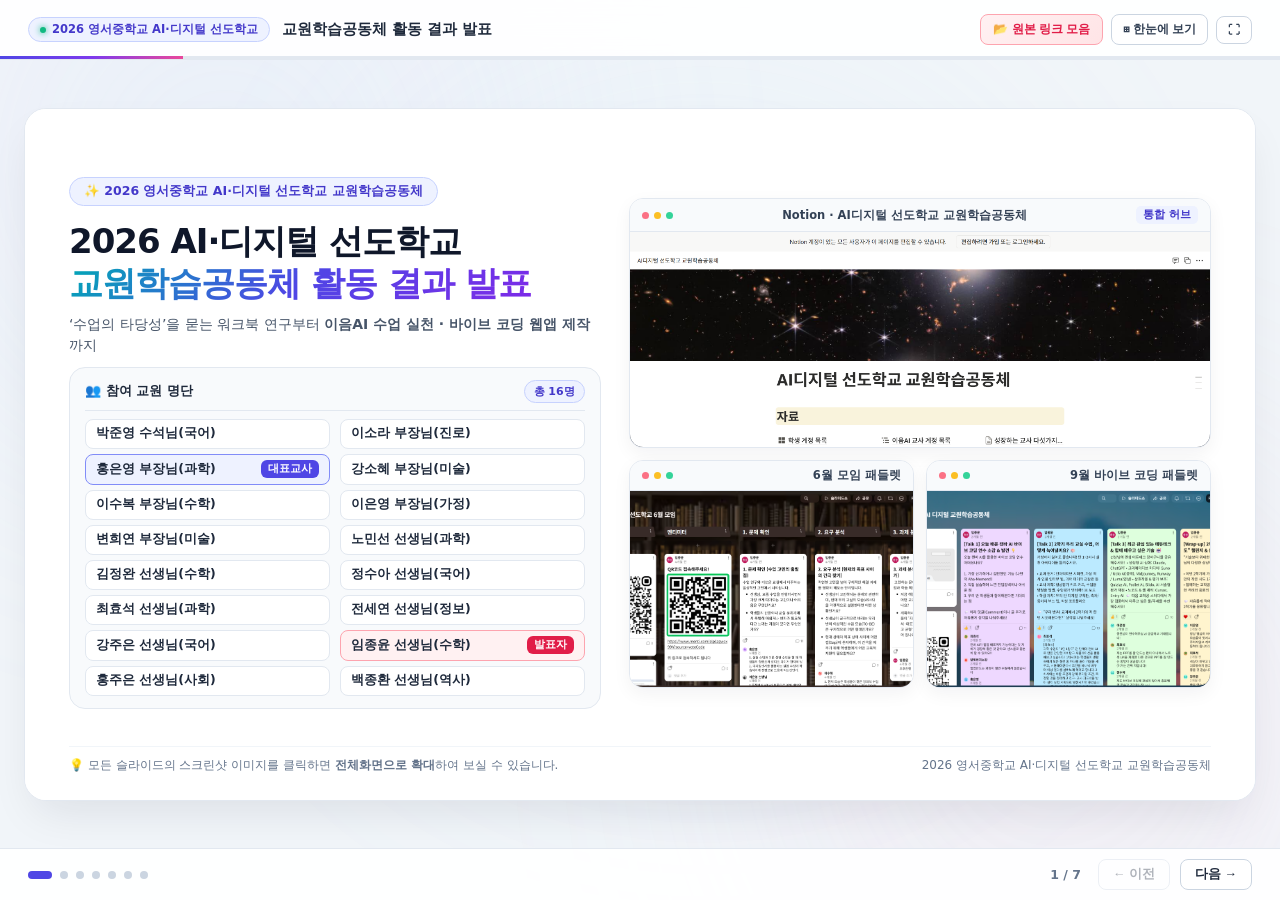
==== ai_교학공_활동결과_발표.html @ c578ab53 "feat: add 2026 AI Digital Teacher Learning Community presentation slides and assets" ====
<!DOCTYPE html>
<html lang="ko">
<head>
  <meta charset="UTF-8">
  <meta name="viewport" content="width=device-width, initial-scale=1.0">
  <title>2026 영서중학교 AI·디지털 선도학교 교원학습공동체 활동 결과 발표</title>
  <!-- Pretendard Font -->
  <link rel="stylesheet" as="style" crossorigin href="https://cdn.jsdelivr.net/gh/orioncactus/pretendard@v1.3.9/dist/web/static/pretendard.min.css" />
  <style>
    :root {
      --primary: #4F46E5;
      --primary-light: #6366F1;
      --primary-dark: #3730A3;
      --secondary: #0284C7;
      --accent: #E11D48;
      --accent-gradient: linear-gradient(135deg, #4F46E5 0%, #7C3AED 50%, #EC4899 100%);
      --canva-gradient: linear-gradient(135deg, #00A8B5 0%, #4F46E5 50%, #7D2AE8 100%);
      --bg-main: #F1F5F9;
      --bg-card: #FFFFFF;
      --text-main: #0F172A;
      --text-body: #334155;
      --text-muted: #64748B;
      --slide-ratio: 16 / 9;
    }

    * {
      box-sizing: border-box;
      margin: 0;
      padding: 0;
      -webkit-font-smoothing: antialiased;
    }

    body {
      font-family: "Pretendard Variable", Pretendard, -apple-system, BlinkMacSystemFont, system-ui, sans-serif;
      background-color: var(--bg-main);
      color: var(--text-main);
      overflow: hidden;
      height: 100vh;
      width: 100vw;
      display: flex;
      flex-direction: column;
      user-select: none;
    }

    /* Ambient background glowing orbs */
    .bg-glow {
      position: fixed;
      width: 650px;
      height: 650px;
      border-radius: 50%;
      filter: blur(140px);
      opacity: 0.35;
      pointer-events: none;
      z-index: 0;
    }
    .glow-1 { top: -160px; left: -100px; background: radial-gradient(circle, #C7D2FE, transparent 70%); }
    .glow-2 { bottom: -160px; right: -100px; background: radial-gradient(circle, #FBCFE8, transparent 70%); }
    .glow-3 { top: 45%; left: 55%; transform: translate(-50%, -50%); background: radial-gradient(circle, #BAE6FD, transparent 75%); opacity: 0.3; }

    /* Header Bar */
    header.deck-header {
      position: relative;
      z-index: 20;
      display: flex;
      align-items: center;
      justify-content: space-between;
      padding: 10px 28px;
      background: rgba(255, 255, 255, 0.92);
      backdrop-filter: blur(16px);
      border-bottom: 1px solid #E2E8F0;
      height: 60px;
    }

    .brand-area {
      display: flex;
      align-items: center;
      gap: 12px;
    }

    .badge-tag {
      background: #EEF2FF;
      border: 1px solid #C7D2FE;
      color: #4338CA;
      font-size: 11.5px;
      font-weight: 800;
      padding: 4px 11px;
      border-radius: 20px;
      display: flex;
      align-items: center;
      gap: 6px;
    }

    .pulse-dot {
      width: 6px;
      height: 6px;
      border-radius: 50%;
      background: #10B981;
      box-shadow: 0 0 6px #10B981;
    }

    .meeting-title {
      font-size: 14.5px;
      font-weight: 800;
      color: #1E293B;
    }

    /* Timer */
    .timer-widget {
      display: flex;
      align-items: center;
      gap: 10px;
      background: #F8FAFC;
      border: 1px solid #E2E8F0;
      padding: 4px 14px;
      border-radius: 40px;
    }

    .timer-display {
      font-family: monospace;
      font-size: 17px;
      font-weight: 800;
      color: #0F172A;
      min-width: 58px;
      text-align: center;
    }
    .timer-display.running { color: #2563EB; }
    .timer-display.ended { color: #E11D48; }

    .timer-controls { display: flex; gap: 4px; }

    .timer-btn {
      background: #FFFFFF;
      border: 1px solid #CBD5E1;
      color: #334155;
      cursor: pointer;
      padding: 4px 8px;
      border-radius: 6px;
      font-size: 11px;
      font-weight: 700;
    }

    .timer-presets {
      display: flex;
      gap: 4px;
      border-left: 1px solid #CBD5E1;
      padding-left: 8px;
    }

    .preset-chip {
      background: transparent;
      border: 1px solid #CBD5E1;
      color: #64748B;
      font-size: 10.5px;
      font-weight: 700;
      padding: 3px 8px;
      border-radius: 4px;
      cursor: pointer;
    }
    .preset-chip.active, .preset-chip:hover {
      background: #4F46E5;
      border-color: #4F46E5;
      color: #FFFFFF;
    }

    /* Header Tools */
    .header-tools {
      display: flex;
      align-items: center;
      gap: 8px;
    }

    .archive-nav-btn {
      background: linear-gradient(135deg, #FFF1F2 0%, #FFE4E6 100%);
      border: 1px solid #FDA4AF;
      color: #E11D48;
      padding: 6px 12px;
      border-radius: 8px;
      font-size: 12px;
      font-weight: 800;
      cursor: pointer;
      display: flex;
      align-items: center;
      gap: 5px;
    }

    .tool-btn {
      background: #FFFFFF;
      border: 1px solid #CBD5E1;
      color: #334155;
      padding: 6px 11px;
      border-radius: 8px;
      font-size: 12px;
      font-weight: 700;
      cursor: pointer;
      display: flex;
      align-items: center;
      gap: 5px;
    }
    .tool-btn.active {
      background: var(--primary);
      border-color: var(--primary);
      color: #FFFFFF;
    }

    .progress-track {
      position: absolute;
      bottom: 0;
      left: 0;
      width: 100%;
      height: 3px;
      background: #E2E8F0;
    }
    .progress-bar {
      height: 100%;
      background: var(--accent-gradient);
      width: 0%;
      transition: width 0.35s ease;
    }

    /* Viewport & Slide Wrapper */
    main.presentation-viewport {
      position: relative;
      flex: 1;
      display: flex;
      align-items: center;
      justify-content: center;
      padding: 14px 24px;
      z-index: 10;
      overflow: hidden;
    }

    .slide-wrapper {
      position: relative;
      width: 100%;
      max-width: 1320px;
      aspect-ratio: var(--slide-ratio);
      max-height: calc(100vh - 136px);
      background: var(--bg-card);
      border: 1px solid #E2E8F0;
      border-radius: 22px;
      box-shadow: 0 20px 45px -12px rgba(15, 23, 42, 0.1);
      overflow: hidden;
    }

    .slide {
      position: absolute;
      inset: 0;
      padding: 32px 44px 26px;
      display: flex;
      flex-direction: column;
      justify-content: space-between;
      opacity: 0;
      visibility: hidden;
      transform: translateX(30px) scale(0.99);
      transition: opacity 0.32s ease, transform 0.32s ease, visibility 0.32s;
      pointer-events: none;
      background: #FFFFFF;
    }
    .slide.active {
      opacity: 1;
      visibility: visible;
      transform: translateX(0) scale(1);
      pointer-events: auto;
    }
    .slide.prev {
      transform: translateX(-30px) scale(0.99);
    }

    /* Slide Header */
    .slide-header-row {
      display: flex;
      align-items: flex-start;
      justify-content: space-between;
      gap: 16px;
      margin-bottom: 10px;
    }

    .slide-eyebrow {
      font-size: 12px;
      font-weight: 800;
      color: var(--primary);
      text-transform: uppercase;
      letter-spacing: 1px;
      margin-bottom: 4px;
    }

    .slide-title {
      font-size: 26px;
      font-weight: 900;
      letter-spacing: -0.6px;
      color: #0F172A;
      line-height: 1.25;
    }

    .slide-time-badge {
      background: #F8FAFC;
      border: 1px solid #CBD5E1;
      color: #475569;
      font-size: 11.5px;
      font-weight: 800;
      padding: 5px 12px;
      border-radius: 20px;
      white-space: nowrap;
    }

    .slide-content {
      flex: 1;
      display: flex;
      flex-direction: column;
      justify-content: center;
      min-height: 0;
      margin: 6px 0 10px;
    }

    .slide-footer {
      display: flex;
      align-items: center;
      justify-content: space-between;
      padding-top: 10px;
      border-top: 1px solid #F1F5F9;
      font-size: 12px;
      color: var(--text-muted);
    }

    /* Browser / Screenshot Frame Styling */
    .shot-card {
      background: #FFFFFF;
      border: 1px solid #E2E8F0;
      border-radius: 14px;
      overflow: hidden;
      display: flex;
      flex-direction: column;
      box-shadow: 0 6px 18px rgba(15, 23, 42, 0.05);
      transition: all 0.22s ease;
      cursor: zoom-in;
      position: relative;
      min-height: 0;
    }

    .shot-card:hover {
      transform: translateY(-4px);
      box-shadow: 0 14px 28px rgba(15, 23, 42, 0.11);
      border-color: #94A3B8;
    }

    .shot-bar {
      background: #F8FAFC;
      border-bottom: 1px solid #E2E8F0;
      padding: 7px 12px;
      display: flex;
      align-items: center;
      justify-content: space-between;
      gap: 8px;
      flex-shrink: 0;
    }

    .shot-dots {
      display: flex;
      gap: 5px;
      align-items: center;
    }
    .shot-dots span {
      width: 7px;
      height: 7px;
      border-radius: 50%;
    }
    .shot-dots span:nth-child(1) { background: #FB7185; }
    .shot-dots span:nth-child(2) { background: #FBBF24; }
    .shot-dots span:nth-child(3) { background: #34D399; }

    .shot-bar-title {
      font-size: 11.5px;
      font-weight: 800;
      color: #334155;
      white-space: nowrap;
      overflow: hidden;
      text-overflow: ellipsis;
    }

    .shot-badge {
      font-size: 10.5px;
      font-weight: 800;
      padding: 2px 7px;
      border-radius: 5px;
      background: #EEF2FF;
      color: #4338CA;
      flex-shrink: 0;
    }

    .shot-img-wrap {
      flex: 1;
      position: relative;
      background: #0F172A;
      overflow: hidden;
      min-height: 0;
      display: flex;
      align-items: center;
      justify-content: center;
    }

    .shot-img-wrap img {
      width: 100%;
      height: 100%;
      object-fit: cover;
      object-position: top center;
      display: block;
      transition: transform 0.35s ease;
    }

    .shot-card:hover .shot-img-wrap img {
      transform: scale(1.02);
    }

    .shot-caption {
      padding: 10px 14px;
      background: #FFFFFF;
      border-top: 1px solid #F1F5F9;
      display: flex;
      align-items: center;
      justify-content: space-between;
      gap: 8px;
      flex-shrink: 0;
    }

    .shot-caption-text {
      font-size: 12.5px;
      font-weight: 700;
      color: #1E293B;
      line-height: 1.35;
    }

    .shot-caption-sub {
      font-size: 11.5px;
      color: #64748B;
      font-weight: 500;
      display: block;
      margin-top: 2px;
    }

    .zoom-pill {
      font-size: 11px;
      font-weight: 800;
      color: #4F46E5;
      background: #EEF2FF;
      padding: 4px 8px;
      border-radius: 6px;
      white-space: nowrap;
      flex-shrink: 0;
    }

    /* Floating Inset Badge Image */
    .inset-thumb {
      position: absolute;
      bottom: 10px;
      right: 10px;
      width: 42%;
      height: 58%;
      border-radius: 10px;
      border: 3px solid #FFFFFF;
      box-shadow: 0 8px 20px rgba(0, 0, 0, 0.35);
      overflow: hidden;
      background: #FFFFFF;
      z-index: 5;
    }
    .inset-thumb img {
      width: 100%;
      height: 100%;
      object-fit: contain !important;
      background: #FFFFFF;
    }
    .inset-label {
      position: absolute;
      bottom: 0;
      inset-inline: 0;
      background: rgba(15, 23, 42, 0.82);
      color: #FFFFFF;
      font-size: 10px;
      font-weight: 800;
      text-align: center;
      padding: 2px 4px;
    }

    /* SLIDE 1: Cover Split Layout */
    .cover-split {
      display: grid;
      grid-template-columns: 1.05fr 1.15fr;
      gap: 28px;
      height: 100%;
      align-items: center;
    }

    .cover-left {
      display: flex;
      flex-direction: column;
      align-items: flex-start;
      justify-content: center;
    }

    .cover-pill {
      background: #EEF2FF;
      border: 1px solid #C7D2FE;
      padding: 5px 14px;
      border-radius: 30px;
      font-size: 12.5px;
      font-weight: 800;
      color: #4338CA;
      margin-bottom: 14px;
    }

    .cover-title {
      font-size: 36px;
      font-weight: 900;
      letter-spacing: -1px;
      line-height: 1.24;
      margin-bottom: 12px;
      color: #0F172A;
    }

    .gradient-text {
      background: var(--canva-gradient);
      -webkit-background-clip: text;
      -webkit-text-fill-color: transparent;
    }

    .cover-desc {
      font-size: 14px;
      color: #475569;
      line-height: 1.45;
      margin-bottom: 12px;
    }

    /* Teacher Roster Box on Slide 1 */
    .roster-box {
      width: 100%;
      background: #F8FAFC;
      border: 1px solid #E2E8F0;
      border-radius: 16px;
      padding: 12px 15px;
      margin-bottom: 0;
    }

    .roster-header {
      display: flex;
      align-items: center;
      justify-content: space-between;
      margin-bottom: 8px;
      padding-bottom: 7px;
      border-bottom: 1px solid #E2E8F0;
    }

    .roster-title {
      font-size: 13px;
      font-weight: 800;
      color: #1E293B;
      display: flex;
      align-items: center;
      gap: 6px;
    }

    .roster-count {
      font-size: 11px;
      font-weight: 800;
      color: #4338CA;
      background: #EEF2FF;
      padding: 3px 9px;
      border-radius: 20px;
      border: 1px solid #C7D2FE;
    }

    .roster-grid {
      display: grid;
      grid-template-columns: repeat(2, 1fr);
      gap: 5px 10px;
    }

    .member-chip {
      background: #FFFFFF;
      border: 1px solid #E2E8F0;
      border-radius: 8px;
      padding: 5.5px 10px;
      font-size: 12.5px;
      font-weight: 700;
      color: #1E293B;
      display: flex;
      align-items: center;
      justify-content: space-between;
      gap: 6px;
      white-space: nowrap;
    }

    .member-chip.highlight-rep {
      background: #EEF2FF;
      border-color: #818CF8;
    }

    .member-chip.highlight-pres {
      background: #FFF1F2;
      border-color: #FDA4AF;
    }

    .role-badge {
      font-size: 10.5px;
      font-weight: 800;
      padding: 2px 7px;
      border-radius: 6px;
      flex-shrink: 0;
    }

    .role-badge.rep {
      background: #4F46E5;
      color: #FFFFFF;
    }

    .role-badge.pres {
      background: #E11D48;
      color: #FFFFFF;
    }

    .vertical-stack-col {
      display: flex;
      flex-direction: column;
      gap: 12px;
      height: 100%;
      min-height: 0;
    }

    .vertical-stack-col > .shot-card {
      flex: 1;
      min-height: 0;
    }

    .cover-right-collage {
      display: grid;
      grid-template-columns: 1fr 1fr;
      grid-template-rows: 1.1fr 1fr;
      gap: 12px;
      height: 100%;
      max-height: 490px;
    }

    .cover-right-collage .shot-card:first-child {
      grid-column: 1 / -1;
    }

    /* SLIDE 2 & SLIDE 4: 3-Column Visual Grid */
    .visual-3col {
      display: grid;
      grid-template-columns: repeat(3, 1fr);
      grid-template-rows: minmax(0, 1fr);
      gap: 16px;
      flex: 1;
      min-height: 0;
    }

    /* SLIDE 3: 6월 모임 5단계 분석 */
    .slide3-layout {
      display: grid;
      grid-template-columns: 1.25fr 0.95fr;
      grid-template-rows: minmax(0, 1fr);
      gap: 18px;
      flex: 1;
      min-height: 0;
    }

    .step-pills-col {
      display: flex;
      flex-direction: column;
      gap: 10px;
      height: 100%;
      min-height: 0;
    }

    .mini-step-row {
      display: grid;
      grid-template-columns: repeat(5, 1fr);
      gap: 8px;
      flex-shrink: 0;
    }

    .mini-step {
      background: #F8FAFC;
      border: 1px solid #E2E8F0;
      border-top: 3px solid #4F46E5;
      border-radius: 10px;
      padding: 8px 9px;
      text-align: center;
    }
    .mini-step strong {
      display: block;
      font-size: 12px;
      font-weight: 800;
      color: #0F172A;
    }
    .mini-step span {
      font-size: 10.5px;
      color: #64748B;
      font-weight: 600;
    }

    /* SLIDE 5: 4-Column / 2x2 Visual Tools Grid */
    .visual-2x2 {
      display: grid;
      grid-template-columns: 1.25fr 1fr 1fr;
      grid-template-rows: repeat(2, minmax(0, 1fr));
      gap: 14px;
      flex: 1;
      min-height: 0;
    }

    .visual-2x2 .span-2rows {
      grid-row: 1 / -1;
    }

    /* SLIDE 6: 9월 바이브 코딩 */
    .slide6-layout {
      display: grid;
      grid-template-columns: 1.2fr 1fr;
      grid-template-rows: minmax(0, 1fr);
      gap: 18px;
      flex: 1;
      min-height: 0;
    }

    .quote-bubbles {
      display: flex;
      flex-direction: column;
      gap: 7px;
      flex-shrink: 0;
    }

    .speech-card {
      background: #F8FAFC;
      border: 1px solid #E2E8F0;
      border-left: 4px solid #4F46E5;
      border-radius: 10px;
      padding: 8px 12px;
      font-size: 11.5px;
      color: #1E293B;
      line-height: 1.42;
    }
    .speech-card strong {
      color: #4F46E5;
      font-weight: 800;
    }

    /* SLIDE 7: Conclusion */
    .slide7-layout {
      display: flex;
      flex-direction: column;
      gap: 14px;
      flex: 1;
      min-height: 0;
    }

    .shift-3col {
      display: grid;
      grid-template-columns: repeat(3, 1fr);
      gap: 14px;
    }

    .shift-card {
      background: #F8FAFC;
      border: 1px solid #E2E8F0;
      border-radius: 14px;
      padding: 16px 18px;
      display: flex;
      flex-direction: column;
      gap: 8px;
    }

    .shift-flow {
      display: flex;
      align-items: center;
      gap: 8px;
      font-size: 13px;
      font-weight: 800;
    }
    .shift-from {
      color: #64748B;
      text-decoration: line-through;
      font-weight: 600;
    }
    .shift-to {
      color: #4F46E5;
      background: #EEF2FF;
      padding: 3px 9px;
      border-radius: 6px;
    }

    .gallery-strip {
      flex: 1;
      display: grid;
      grid-template-columns: 1.15fr 1.85fr;
      gap: 16px;
      min-height: 0;
    }

    .inspire-banner {
      background: linear-gradient(135deg, #EEF2FF 0%, #FFE4E6 100%);
      border: 1px solid #C7D2FE;
      border-radius: 16px;
      padding: 20px 24px;
      display: flex;
      flex-direction: column;
      justify-content: center;
    }

    .thumb-strip-grid {
      display: grid;
      grid-template-columns: repeat(4, 1fr);
      grid-template-rows: repeat(2, 1fr);
      gap: 8px;
      min-height: 0;
    }

    .mini-shot {
      border-radius: 10px;
      overflow: hidden;
      border: 1px solid #CBD5E1;
      position: relative;
      cursor: zoom-in;
      background: #0F172A;
    }
    .mini-shot img {
      width: 100%;
      height: 100%;
      object-fit: cover;
      object-position: top center;
    }
    .mini-shot span {
      position: absolute;
      bottom: 0;
      inset-inline: 0;
      background: rgba(15, 23, 42, 0.8);
      color: #FFFFFF;
      font-size: 10px;
      font-weight: 700;
      padding: 3px 6px;
      text-align: center;
      white-space: nowrap;
      overflow: hidden;
      text-overflow: ellipsis;
    }

    /* Bottom Control Bar */
    footer.deck-footer {
      position: relative;
      z-index: 20;
      display: flex;
      align-items: center;
      justify-content: space-between;
      padding: 8px 28px;
      background: rgba(255, 255, 255, 0.92);
      border-top: 1px solid #E2E8F0;
      height: 52px;
    }

    .slide-dots { display: flex; align-items: center; gap: 8px; }
    .dot {
      width: 8px;
      height: 8px;
      border-radius: 4px;
      background: #CBD5E1;
      cursor: pointer;
      transition: all 0.25s ease;
    }
    .dot.active {
      width: 24px;
      background: var(--primary);
    }

    .nav-buttons { display: flex; align-items: center; gap: 10px; }
    .nav-btn {
      background: #FFFFFF;
      border: 1px solid #CBD5E1;
      color: #1E293B;
      padding: 6px 14px;
      border-radius: 8px;
      font-size: 12.5px;
      font-weight: 700;
      cursor: pointer;
      display: flex;
      align-items: center;
      gap: 5px;
    }
    .nav-btn:disabled { opacity: 0.35; cursor: not-allowed; }
    .slide-counter { font-size: 12.5px; font-weight: 800; color: #64748B; min-width: 45px; text-align: center; }

    /* Lightbox Modal for Screenshot Zoom */
    .lightbox-modal {
      position: fixed;
      inset: 0;
      background: rgba(15, 23, 42, 0.85);
      backdrop-filter: blur(12px);
      z-index: 500;
      display: flex;
      flex-direction: column;
      align-items: center;
      justify-content: center;
      padding: 28px;
      opacity: 0;
      pointer-events: none;
      transition: opacity 0.22s ease;
    }
    .lightbox-modal.open {
      opacity: 1;
      pointer-events: auto;
    }
    .lightbox-img-box {
      max-width: 90vw;
      max-height: 78vh;
      border-radius: 14px;
      overflow: hidden;
      box-shadow: 0 25px 60px rgba(0, 0, 0, 0.5);
      border: 2px solid rgba(255, 255, 255, 0.2);
      background: #FFFFFF;
    }
    .lightbox-img-box img {
      max-width: 90vw;
      max-height: 78vh;
      object-fit: contain;
      display: block;
    }
    .lightbox-bar {
      margin-top: 14px;
      display: flex;
      align-items: center;
      gap: 14px;
      background: #FFFFFF;
      padding: 10px 20px;
      border-radius: 30px;
      box-shadow: 0 10px 25px rgba(0, 0, 0, 0.25);
    }
    .lightbox-title {
      font-size: 14px;
      font-weight: 800;
      color: #0F172A;
    }
    .lightbox-link {
      background: #4F46E5;
      color: #FFFFFF;
      text-decoration: none;
      font-size: 12.5px;
      font-weight: 800;
      padding: 6px 14px;
      border-radius: 20px;
    }
    .lightbox-close {
      background: #F1F5F9;
      border: none;
      color: #334155;
      font-size: 12.5px;
      font-weight: 800;
      padding: 6px 12px;
      border-radius: 20px;
      cursor: pointer;
    }

    /* Presenter Notes Drawer */
    .notes-drawer {
      position: fixed;
      bottom: 62px;
      right: 28px;
      width: 450px;
      max-height: 460px;
      background: #FFFFFF;
      border: 1px solid #CBD5E1;
      border-radius: 16px;
      box-shadow: 0 20px 40px rgba(15, 23, 42, 0.18);
      z-index: 100;
      display: flex;
      flex-direction: column;
      transform: translateY(20px);
      opacity: 0;
      pointer-events: none;
      transition: all 0.25s ease;
    }
    .notes-drawer.open { transform: translateY(0); opacity: 1; pointer-events: auto; }
    .notes-header {
      display: flex;
      align-items: center;
      justify-content: space-between;
      padding: 12px 16px;
      border-bottom: 1px solid #F1F5F9;
      font-size: 13px;
      font-weight: 800;
      background: #F8FAFC;
      border-radius: 16px 16px 0 0;
    }
    .notes-content {
      padding: 16px;
      font-size: 13.5px;
      color: #334155;
      line-height: 1.68;
      overflow-y: auto;
      max-height: 380px;
    }
    .notes-content h5 { color: #4F46E5; font-size: 12px; margin-bottom: 6px; font-weight: 800; }

    /* Overview Modal */
    .overview-modal {
      position: fixed;
      inset: 0;
      background: rgba(15, 23, 42, 0.65);
      backdrop-filter: blur(14px);
      z-index: 200;
      display: flex;
      flex-direction: column;
      padding: 36px;
      opacity: 0;
      pointer-events: none;
      transition: opacity 0.25s ease;
    }
    .overview-modal.open { opacity: 1; pointer-events: auto; }
    .overview-header { display: flex; justify-content: space-between; align-items: center; margin-bottom: 20px; }
    .overview-title { font-size: 20px; font-weight: 800; color: #FFFFFF; }
    .overview-grid { display: grid; grid-template-columns: repeat(4, 1fr); gap: 16px; overflow-y: auto; }
    .overview-thumb {
      background: #FFFFFF;
      border: 2px solid transparent;
      border-radius: 12px;
      aspect-ratio: 16 / 9;
      padding: 16px;
      cursor: pointer;
      display: flex;
      flex-direction: column;
      justify-content: space-between;
    }
    .overview-thumb.active { border-color: #4F46E5; box-shadow: 0 0 0 4px rgba(99, 102, 241, 0.3); }

    /* Archive Modal */
    .archive-modal {
      position: fixed;
      inset: 0;
      background: rgba(15, 23, 42, 0.65);
      backdrop-filter: blur(14px);
      z-index: 300;
      display: flex;
      align-items: center;
      justify-content: center;
      opacity: 0;
      pointer-events: none;
      transition: opacity 0.25s ease;
    }
    .archive-modal.open { opacity: 1; pointer-events: auto; }
    .archive-dialog {
      background: #FFFFFF;
      border-radius: 20px;
      width: 92%;
      max-width: 680px;
      padding: 26px 30px;
      position: relative;
      max-height: 85vh;
      overflow-y: auto;
    }
    .archive-dialog-close {
      position: absolute;
      top: 16px;
      right: 16px;
      background: #F1F5F9;
      border: none;
      width: 30px;
      height: 30px;
      border-radius: 50%;
      cursor: pointer;
    }
    .archive-link-grid {
      display: grid;
      grid-template-columns: repeat(2, 1fr);
      gap: 10px;
      margin-top: 14px;
    }
    .archive-item {
      display: flex;
      flex-direction: column;
      padding: 11px 14px;
      border-radius: 12px;
      border: 1px solid #E2E8F0;
      background: #F8FAFC;
      text-decoration: none;
    }
    .archive-item:hover { background: #EEF2FF; border-color: #818CF8; }
    .archive-item .a-type { font-size: 10.5px; font-weight: 800; color: #4F46E5; }
    .archive-item .a-name { font-size: 13px; font-weight: 800; color: #0F172A; margin: 2px 0; }
    .archive-item .a-desc { font-size: 11px; color: #64748B; }
  </style>
</head>
<body>

  <div class="bg-glow glow-1"></div>
  <div class="bg-glow glow-2"></div>
  <div class="bg-glow glow-3"></div>

  <!-- Header -->
  <header class="deck-header">
    <div class="brand-area">
      <div class="badge-tag">
        <span class="pulse-dot"></span>
        2026 영서중학교 AI·디지털 선도학교
      </div>
      <div class="meeting-title">
        교원학습공동체 활동 결과 발표
      </div>
    </div>

    <!-- Header Tools -->
    <div class="header-tools">
      <button class="archive-nav-btn" id="archiveModalBtn">
        📂 원본 링크 모음
      </button>
      <button class="tool-btn" id="overviewBtn" title="전체 슬라이드 보기 (O)">
        ⊞ 한눈에 보기
      </button>
      <button class="tool-btn" id="fullscreenBtn" title="전체화면 (F)">
        ⛶
      </button>
    </div>

    <div class="progress-track">
      <div class="progress-bar" id="progressBar"></div>
    </div>
  </header>

  <!-- Main Slide Viewport -->
  <main class="presentation-viewport">
    <div class="slide-wrapper">

      <!-- =====================================================================
           SLIDE 1: COVER
      ====================================================================== -->
      <section class="slide active" data-slide="1">
        <div class="slide-content" style="margin:0;">
          <div class="cover-split">
            <!-- Left Info -->
            <div class="cover-left">
              <div class="cover-pill">✨ 2026 영서중학교 AI·디지털 선도학교 교원학습공동체</div>
              <h1 class="cover-title" style="font-size:34px; margin-bottom:10px;">
                2026 AI·디지털 선도학교<br />
                <span class="gradient-text">교원학습공동체 활동 결과 발표</span>
              </h1>
              <p class="cover-desc">
                ‘수업의 타당성’을 묻는 워크북 연구부터 <strong>이음AI 수업 실천 · 바이브 코딩 웹앱 제작</strong>까지
              </p>

              <!-- 16 Teachers Roster Box -->
              <div class="roster-box">
                <div class="roster-header">
                  <span class="roster-title">👥 참여 교원 명단</span>
                  <span class="roster-count">총 16명</span>
                </div>
                <div class="roster-grid">
                  <div class="member-chip"><span>박준영 수석님(국어)</span></div>
                  <div class="member-chip"><span>이소라 부장님(진로)</span></div>
                  <div class="member-chip highlight-rep">
                    <span>홍은영 부장님(과학)</span>
                    <span class="role-badge rep">대표교사</span>
                  </div>
                  <div class="member-chip"><span>강소혜 부장님(미술)</span></div>
                  <div class="member-chip"><span>이수복 부장님(수학)</span></div>
                  <div class="member-chip"><span>이은영 부장님(가정)</span></div>
                  <div class="member-chip"><span>변희연 부장님(미술)</span></div>
                  <div class="member-chip"><span>노민선 선생님(과학)</span></div>
                  <div class="member-chip"><span>김정완 선생님(수학)</span></div>
                  <div class="member-chip"><span>정수아 선생님(국어)</span></div>
                  <div class="member-chip"><span>최효석 선생님(과학)</span></div>
                  <div class="member-chip"><span>전세연 선생님(정보)</span></div>
                  <div class="member-chip"><span>강주은 선생님(국어)</span></div>
                  <div class="member-chip highlight-pres">
                    <span>임종윤 선생님(수학)</span>
                    <span class="role-badge pres">발표자</span>
                  </div>
                  <div class="member-chip"><span>홍주은 선생님(사회)</span></div>
                  <div class="member-chip"><span>백종환 선생님(역사)</span></div>
                </div>
              </div>
            </div>

            <!-- Right Live Screenshot Collage -->
            <div class="cover-right-collage">
              <div class="shot-card zoom-trigger" data-img="assets/notion_workspace.png" data-title="영서중 AI·디지털 선도학교 교원학습공동체 노션(Notion) 허브" data-url="https://app.notion.com/p/AI-3134913c2bb98017a95dcd0fb5e3b735">
                <div class="shot-bar">
                  <div class="shot-dots"><span></span><span></span><span></span></div>
                  <span class="shot-bar-title">Notion · AI디지털 선도학교 교원학습공동체</span>
                  <span class="shot-badge">통합 허브</span>
                </div>
                <div class="shot-img-wrap">
                  <img src="assets/notion_workspace.png" alt="노션 워크스페이스" />
                </div>
              </div>

              <div class="shot-card zoom-trigger" data-img="assets/padlet_6wol_live.png" data-title="6월 정기 모임 패들렛 (5단계 수업 고민 분석)" data-url="https://padlet.com/sjylim0829/ai-6-4feja002kbn5lpd7">
                <div class="shot-bar">
                  <div class="shot-dots"><span></span><span></span><span></span></div>
                  <span class="shot-bar-title">6월 모임 패들렛</span>
                </div>
                <div class="shot-img-wrap">
                  <img src="assets/padlet_6wol_live.png" alt="6월 모임 패들렛" />
                </div>
              </div>

              <div class="shot-card zoom-trigger" data-img="assets/padlet_9wol_live.png" data-title="9월 7일 모임 패들렛 (캔바 AI 바이브 코딩 나눔)" data-url="https://padlet.com/sjylim0829/260907-ai-s023ck0j0wsjhppwt7at">
                <div class="shot-bar">
                  <div class="shot-dots"><span></span><span></span><span></span></div>
                  <span class="shot-bar-title">9월 바이브 코딩 패들렛</span>
                </div>
                <div class="shot-img-wrap">
                  <img src="assets/padlet_9wol_live.png" alt="9월 모임 패들렛" />
                </div>
              </div>
            </div>
          </div>
        </div>

        <div class="slide-footer">
          <span>💡 모든 슬라이드의 스크린샷 이미지를 클릭하면 <strong>전체화면으로 확대</strong>하여 보실 수 있습니다.</span>
          <span>2026 영서중학교 AI·디지털 선도학교 교원학습공동체</span>
        </div>
      </section>

      <!-- =====================================================================
           SLIDE 2: INFRASTRUCTURE & HUB
      ====================================================================== -->
      <section class="slide" data-slide="2">
        <div class="slide-header-row">
          <div>
            <div class="slide-eyebrow">01 · SETUP & INFRASTRUCTURE (2월~3월 기반 구축)</div>
            <h2 class="slide-title">이음AI 도입 & ‘노션(아카이브) × 패들렛(소통)’ 협업 생태계</h2>
          </div>
        </div>

        <div class="slide-content">
          <div class="visual-3col">
            <!-- Shot 1: Plan PDF -->
            <div class="shot-card zoom-trigger" data-img="assets/plan_p1.png" data-title="2026 AI·디지털 활용 선도학교 운영 계획서 (영서중학교)" data-url="https://app.notion.com/p/AI-3134913c2bb98017a95dcd0fb5e3b735">
              <div class="shot-bar">
                <div class="shot-dots"><span></span><span></span><span></span></div>
                <span class="shot-bar-title">2026 선도학교 운영 계획서</span>
                <span class="shot-badge">다교과 16명</span>
              </div>
              <div class="shot-img-wrap" style="background:#F8FAFC;">
                <img src="assets/plan_p1.png" alt="운영계획서" style="object-fit:contain;" />
              </div>
              <div class="shot-caption">
                <div>
                  <div class="shot-caption-text">1. 다교과 교학공 조직 및 운영 계획 수립</div>
                  <span class="shot-caption-sub">이음AI 멀티엔진 도입 및 맞춤형 에듀테크 지원</span>
                </div>
                <span class="zoom-pill">🔍 확대</span>
              </div>
            </div>

            <!-- Shot 2: Initial Padlet -->
            <div class="shot-card zoom-trigger" data-img="assets/padlet_init_live.png" data-title="2~3월 초기 운영 패들렛 (이런 수업, 어떤 도구? & 이음AI 미팅)" data-url="https://padlet.com/chlgytjr111/ai-wcol3kwzmsseism8">
              <div class="shot-bar">
                <div class="shot-dots"><span></span><span></span><span></span></div>
                <span class="shot-bar-title">영서중 AI 교학공 초기 패들렛</span>
                <span class="shot-badge" style="background:#E0F2FE; color:#0369A1;">동료 Q&A</span>
              </div>
              <div class="shot-img-wrap">
                <img src="assets/padlet_init_live.png" alt="초기 패들렛" />
              </div>
              <div class="shot-caption">
                <div>
                  <div class="shot-caption-text">2. 「이런 수업, 어떤 도구?」 상시 코칭</div>
                  <span class="shot-caption-sub">교사별 숙련도 격차를 줄이는 즉각적 Q&A 보드</span>
                </div>
                <span class="zoom-pill">🔍 확대</span>
              </div>
            </div>

            <!-- Shot 3: Notion Workspace -->
            <div class="shot-card zoom-trigger" data-img="assets/notion_workspace.png" data-title="노션(Notion) 통합 아카이브 (계정·예산·회의록·수업기록)" data-url="https://app.notion.com/p/AI-3134913c2bb98017a95dcd0fb5e3b735">
              <div class="shot-bar">
                <div class="shot-dots"><span></span><span></span><span></span></div>
                <span class="shot-bar-title">교학공 노션 통합 아카이브</span>
                <span class="shot-badge" style="background:#D1FAE5; color:#047857;">통합 관리</span>
              </div>
              <div class="shot-img-wrap">
                <img src="assets/notion_workspace.png" alt="노션 통합 아카이브" />
              </div>
              <div class="shot-caption">
                <div>
                  <div class="shot-caption-text">3. 노션 통합 워크스페이스 구축</div>
                  <span class="shot-caption-sub">이음AI 계정 · 예산 · 월별 회의록 · 수업자료 집약</span>
                </div>
                <span class="zoom-pill">🔍 확대</span>
              </div>
            </div>
          </div>
        </div>

        <div class="slide-footer">
          <span>핵심 기반: <strong>이음AI (ChatGPT·Claude·Gemini 동시 비교)</strong> + <strong>1인당 맞춤형 에듀테크 구독 지원</strong></span>
          <span>이미지를 클릭하면 크게 보실 수 있습니다</span>
        </div>
      </section>

      <!-- =====================================================================
           SLIDE 3: 5-STEP DESIGN & VALIDITY
      ====================================================================== -->
      <section class="slide" data-slide="3">
        <div class="slide-header-row">
          <div>
            <div class="slide-eyebrow" style="color:#0284C7;">02 · RESEARCH & 5-STEP ANALYSIS (4월~6월 모임)</div>
            <h2 class="slide-title">“이 도구가 수업에 타당한가?” — 5단계 수업 고민 분석 워크숍</h2>
          </div>
        </div>

        <div class="slide-content">
          <div class="slide3-layout">
            <!-- Left: Large 6월 Padlet Live Screenshot -->
            <div class="shot-card zoom-trigger" data-img="assets/padlet_6wol_live.png" data-title="6월 정기 모임 패들렛 — 5단계 수업 고민 분석 및 선생님 댓글 나눔" data-url="https://padlet.com/sjylim0829/ai-6-4feja002kbn5lpd7">
              <div class="shot-bar">
                <div class="shot-dots"><span></span><span></span><span></span></div>
                <span class="shot-bar-title">AI 디지털 선도학교 6월 모임 패들렛 (실제 댓글 14건+)</span>
                <span class="shot-badge" style="background:#FFF1F2; color:#E11D48;">실시간 협의</span>
              </div>
              <div class="shot-img-wrap">
                <img src="assets/padlet_6wol_live.png" alt="6월 모임 패들렛" />
              </div>
              <div class="shot-caption">
                <div>
                  <div class="shot-caption-text">6월 패들렛: 교실 속 진짜 고민(AS-IS)과 이상적 수업(TO-BE) 댓글 나눔</div>
                  <span class="shot-caption-sub">멘티미터 아이스브레이킹 → 1~5단계 섹션별 선생님들의 수업 고민 실시간 기록</span>
                </div>
                <span class="zoom-pill">🔍 댓글 확대</span>
              </div>
            </div>

            <!-- Right: Guidebook Worksheet + 5 Step Summary -->
            <div class="step-pills-col">
              <div class="shot-card zoom-trigger" style="flex:1;" data-img="assets/guidebook_p1.png" data-title="『성장하는 교사, 다섯 가지 질문』 3.1 수업 고민 워크시트" data-url="https://padlet.com/sjylim0829/ai-6-4feja002kbn5lpd7">
                <div class="shot-bar">
                  <div class="shot-dots"><span></span><span></span><span></span></div>
                  <span class="shot-bar-title">『성장하는 교사, 다섯 가지 질문』 가이드북 3.1</span>
                  <span class="shot-badge">이론·타당성</span>
                </div>
                <div class="shot-img-wrap" style="background:#F8FAFC;">
                  <img src="assets/guidebook_p1.png" alt="가이드북 3.1" style="object-fit:contain;" />
                </div>
                <div class="shot-caption">
                  <div>
                    <div class="shot-caption-text">에듀테크의 목적·내용·방법·평가적 타당성 점검</div>
                    <span class="shot-caption-sub">‘1인 1에듀테크 탐구’와 교과 성취기준 매핑</span>
                  </div>
                  <span class="zoom-pill">🔍 확대</span>
                </div>
              </div>

              <!-- 5 Steps Compact Pills -->
              <div class="mini-step-row">
                <div class="mini-step">
                  <strong>1. 문제 확인</strong>
                  <span>교실 속 고민</span>
                </div>
                <div class="mini-step" style="border-top-color:#0284C7;">
                  <strong>2. 요구 분석</strong>
                  <span>AS-IS vs TO-BE</span>
                </div>
                <div class="mini-step" style="border-top-color:#7C3AED;">
                  <strong>3. 과제 분석</strong>
                  <span>성취기준 매핑</span>
                </div>
                <div class="mini-step" style="border-top-color:#059669;">
                  <strong>4. 학습자 분석</strong>
                  <span>인지·정의·기술</span>
                </div>
                <div class="mini-step" style="border-top-color:#D97706;">
                  <strong>5. 환경 분석</strong>
                  <span>기기·동료문화</span>
                </div>
              </div>
            </div>
          </div>
        </div>

        <div class="slide-footer">
          <span>핵심 전환: 단순 활동 사진 나열이 아닌 <strong>‘수업 문제를 해결하는 실천적 연구 과정’</strong> 기록</span>
          <a href="https://padlet.com/sjylim0829/ai-6-4feja002kbn5lpd7" target="_blank" style="color:#4F46E5; font-weight:800; text-decoration:none;">6월 패들렛 원본 열기 ↗</a>
        </div>
      </section>

      <!-- =====================================================================
           SLIDE 4: SUBJECT CLASS SHOWCASES
      ====================================================================== -->
      <section class="slide" data-slide="4">
        <div class="slide-header-row">
          <div>
            <div class="slide-eyebrow" style="color:#E11D48;">03 · STUDENT OUTPUTS IN CLASS (교과별 수업 실천 결과물)</div>
            <h2 class="slide-title">교실에서 꽃피운 학생 주도 AI 수업 산출물 (과학 · 사회 · 국어)</h2>
          </div>
        </div>

        <div class="slide-content">
          <div class="visual-3col">
            <!-- Column 1 (Left): Science Grade 2 -->
            <div class="shot-card zoom-trigger" data-img="assets/science_padlet_live.png" data-title="[과학 2학년 · 홍은영T] 광합성 산물의 저장과 이용 정보그림 패들렛 (160명+ 참여)" data-url="https://padlet.com/tracy02/padlet-u7lge642nsm7fgwq">
              <div class="shot-bar">
                <div class="shot-dots"><span></span><span></span><span></span></div>
                <span class="shot-bar-title">과학 2학년 · 광합성 정보그림 패들렛</span>
                <span class="shot-badge" style="background:#EEF2FF; color:#4338CA;">이음AI × 패들렛</span>
              </div>
              <div class="shot-img-wrap">
                <img src="assets/science_padlet_live.png" alt="과학 광합성 패들렛" />
                <div class="inset-thumb zoom-trigger" data-img="assets/science_photo_work_2.png" data-title="학생 손그림을 이음AI로 변환한 광합성 산물(사과) 정보그림" data-url="https://padlet.com/tracy02/padlet-u7lge642nsm7fgwq">
                  <img src="assets/science_photo_work_2.png" alt="학생 AI 작품" />
                  <div class="inset-label">학생 AI 변환 작품 (클릭)</div>
                </div>
              </div>
              <div class="shot-caption">
                <div>
                  <div class="shot-caption-text">과학 2 · 손그림 → 이음AI 정보그림 변환</div>
                  <span class="shot-caption-sub">Claude·GPT·Gemini 모델별 표현 비교 (홍은영T)</span>
                </div>
                <span class="zoom-pill">🔍 확대</span>
              </div>
            </div>

            <!-- Column 2 (Center, Vertical Stack): Social Studies Grade 3 (2 Outputs) -->
            <div class="vertical-stack-col">
              <!-- Social 3 Top: Geography -->
              <div class="shot-card zoom-trigger" data-img="assets/social_geo_live.png" data-title="[사회 3학년 · 홍주은T] 식량 자원의 포장지 지리 분석 & 세계시민 AI 포스터 전시회" data-url="https://padlet.com/mihong0125/2026-3-2-8f3t2zvb6ozlqqtx">
                <div class="shot-bar">
                  <div class="shot-dots"><span></span><span></span><span></span></div>
                  <span class="shot-bar-title">사회 3학년 · 포장지 지리 활동 수행평가</span>
                  <span class="shot-badge" style="background:#D1FAE5; color:#047857;">AI 이미지 생성</span>
                </div>
                <div class="shot-img-wrap">
                  <img src="assets/social_geo_live.png" alt="사회 지리 패들렛" />
                  <div class="inset-thumb zoom-trigger" style="width:38%; height:64%;" data-img="assets/social_geo_work_1.png" data-title="학생 제작 AI 인포그래픽 — 물 부족 문제를 극복한 미래의 호주" data-url="https://padlet.com/mihong0125/2026-3-2-8f3t2zvb6ozlqqtx">
                    <img src="assets/social_geo_work_1.png" alt="호주 물 부족 AI 포스터" />
                    <div class="inset-label">AI 포스터 작품</div>
                  </div>
                </div>
                <div class="shot-caption" style="padding:7px 12px;">
                  <div>
                    <div class="shot-caption-text" style="font-size:12px;">사회 3 · 포장지 원산지 분석 & AI 전시회</div>
                    <span class="shot-caption-sub" style="font-size:11px;">기후·농업 세계화 해결책을 AI 이미지로 시각화</span>
                  </div>
                  <span class="zoom-pill">🔍 확대</span>
                </div>
              </div>

              <!-- Social 3 Bottom: Election Song -->
              <div class="shot-card zoom-trigger" data-img="assets/social_song_live.png" data-title="[사회 3학년 · 홍주은T] 살기 좋은 도시 만들기 공약 발표 & Suno AI 선거송 제작" data-url="https://padlet.com/geogeohong/2026-3-2-lzm9c8eh9z1szspd">
                <div class="shot-bar">
                  <div class="shot-dots"><span></span><span></span><span></span></div>
                  <span class="shot-bar-title">사회 3학년 · 살기 좋은 도시 공약 & 선거송</span>
                  <span class="shot-badge" style="background:#FFF1F2; color:#E11D48;">Suno AI 작곡</span>
                </div>
                <div class="shot-img-wrap">
                  <img src="assets/social_song_live.png" alt="사회 선거송 패들렛" />
                </div>
                <div class="shot-caption" style="padding:7px 12px;">
                  <div>
                    <div class="shot-caption-text" style="font-size:12px;">사회 3 · 지역 공약 포스터 & Suno 선거송</div>
                    <span class="shot-caption-sub" style="font-size:11px;">모둠별 정당 공약 수립 및 AI 선거송 작곡</span>
                  </div>
                  <span class="zoom-pill">🔍 확대</span>
                </div>
              </div>
            </div>

            <!-- Column 3 (Right): Korean Subject JajakJajak -->
            <div class="shot-card zoom-trigger" data-img="assets/korean_jajak_live.png" data-title="[국어과] AI 기반 글쓰기 교육 플랫폼 ‘자작자작(JajakJajak)’ 활용 수업" data-url="https://www.jajakjajak.com/">
              <div class="shot-bar">
                <div class="shot-dots"><span></span><span></span><span></span></div>
                <span class="shot-bar-title">국어과 · AI 글쓰기 플랫폼 ‘자작자작(JajakJajak)’</span>
                <span class="shot-badge" style="background:#E0F2FE; color:#0369A1;">AI 작문·피드백</span>
              </div>
              <div class="shot-img-wrap" style="background:#FFFFFF;">
                <img src="assets/korean_jajak_live.png" alt="국어과 자작자작 웹페이지" style="object-fit:cover; object-position:top left;" />
              </div>
              <div class="shot-caption">
                <div>
                  <div class="shot-caption-text">국어 · ‘자작자작’ 활용 글쓰기 역량 강화</div>
                  <span class="shot-caption-sub">성취기준 맞춤 글감 추천 및 AI 작성 가이드·피드백</span>
                </div>
                <span class="zoom-pill">🔍 확대</span>
              </div>
            </div>
          </div>
        </div>

        <div class="slide-footer">
          <span>작은 사진(학생 AI 작품)을 클릭하면 해당 학생의 고화질 결과물을 단독 확대해서 볼 수 있습니다.</span>
          <span>과학 · 사회 · 국어 교과별 맞춤형 에듀테크 수업 실천</span>
        </div>
      </section>

      <!-- =====================================================================
           SLIDE 5: TEACHER VIBE CODING & WEB APPS
      ====================================================================== -->
      <section class="slide" data-slide="5">
        <div class="slide-header-row">
          <div>
            <div class="slide-eyebrow" style="color:#7C3AED;">04 · TEACHER-BUILT SIMULATIONS & WEB APPS (교사 개발 도구)</div>
            <h2 class="slide-title">도구 소비자에서 제작자로 — 교사가 직접 만든 시뮬레이션 & 웹앱 4종</h2>
          </div>
        </div>

        <div class="slide-content">
          <div class="visual-2x2">
            <!-- Left Span 2 Rows: Claude Vibe Coding Particle Simulation -->
            <div class="shot-card span-2rows zoom-trigger" data-img="assets/claude_vibe_coding.jpg" data-title="[과학 1학년 · 최효석T] 이음AI(Claude) 바이브 코딩으로 제작한 입자 운동 시뮬레이션" data-url="assets/particle_sim.html">
              <div class="shot-bar">
                <div class="shot-dots"><span></span><span></span><span></span></div>
                <span class="shot-bar-title">이음AI (claude-sonnet-4.5) 바이브 코딩 → HTML 시뮬레이션</span>
                <span class="shot-badge" style="background:#F3E8FF; color:#6D28D9;">최효석T 제작</span>
              </div>
              <div class="shot-img-wrap">
                <img src="assets/claude_vibe_coding.jpg" alt="클로드 바이브 코딩 시뮬레이션" />
                <div class="inset-thumb zoom-trigger" data-img="assets/particle_sim_live.png" data-title="실제 작동하는 입자 운동 시뮬레이션 HTML 파일" data-url="assets/particle_sim.html" style="width:46%; height:44%;">
                  <img src="assets/particle_sim_live.png" alt="시뮬레이션 실행 화면" style="object-fit:cover !important;" />
                  <div class="inset-label">실제 시뮬레이션 화면</div>
                </div>
              </div>
              <div class="shot-caption">
                <div>
                  <div class="shot-caption-text">1. 자연어 프롬프트로 만든 「입자 운동 시뮬레이션」</div>
                  <span class="shot-caption-sub">"온도와 입자 수만 바꿀 수 있고 빠르기는 잔상 길이로 표현해줘"</span>
                </div>
                <span class="zoom-pill">🔍 확대</span>
              </div>
            </div>

            <!-- Right Top 1: AI 생기부 검토 도우미 -->
            <div class="shot-card zoom-trigger" data-img="assets/webapp_saenggibu.png" data-title="[교사 개발 웹앱 1] 🌱 AI 생기부 검토 도우미 (기재요령 준수 및 문장 최적화)" data-url="https://script.google.com/macros/s/AKfycbyUeElFdKai1kmnB36e6dk1XfRa7WrSg8OpYb_0wDKcgWKSDEbto-ABzU-u8GJF7gwi/exec">
              <div class="shot-bar">
                <div class="shot-dots"><span></span><span></span><span></span></div>
                <span class="shot-bar-title">🌱 AI 생기부 검토 도우미</span>
                <span class="shot-badge" style="background:#E0F2FE; color:#0369A1;">행정 효율화</span>
              </div>
              <div class="shot-img-wrap">
                <img src="assets/webapp_saenggibu.png" alt="생기부 검토 도우미" />
              </div>
              <div class="shot-caption" style="padding:7px 12px;">
                <div class="shot-caption-text" style="font-size:12px;">2. 공백 교정 · 금지어 탐지 · 문장 최적화</div>
                <span class="zoom-pill">🔍 확대</span>
              </div>
            </div>

            <!-- Right Top 2: 생태전환 Eco-MBTI -->
            <div class="shot-card zoom-trigger" data-img="assets/webapp_ecombt.png" data-title="[교사 개발 웹앱 2] 🌍 생태전환 Eco-MBTI (중학생 초록 정체성 찾기)" data-url="https://script.google.com/macros/s/AKfycbxzytTr14cZFXljnBUJkJzBzUnRL_1t0YnmsxQEbPvM6fU564otKE1Xfk8v8GLIH1gB/exec">
              <div class="shot-bar">
                <div class="shot-dots"><span></span><span></span><span></span></div>
                <span class="shot-bar-title">🌍 생태전환 Eco-MBTI</span>
                <span class="shot-badge" style="background:#D1FAE5; color:#047857;">창체·생태교육</span>
              </div>
              <div class="shot-img-wrap">
                <img src="assets/webapp_ecombt.png" alt="생태전환 Eco-MBTI" />
              </div>
              <div class="shot-caption" style="padding:7px 12px;">
                <div class="shot-caption-text" style="font-size:12px;">3. 나의 습관으로 만나는 생태 동물 진단</div>
                <span class="zoom-pill">🔍 확대</span>
              </div>
            </div>

            <!-- Right Bottom Span 2 Cols: Close-up Nature -->
            <div class="shot-card zoom-trigger" style="grid-column: 2 / 4;" data-img="assets/webapp_nature.png" data-title="[교사 개발 웹앱 3] 🌿 클로즈업 네이처(Close-up Nature): 내 이름이 뭐게?" data-url="https://script.google.com/macros/s/AKfycbxYqYrUmCCt9VlvrIlT0fAq7vQci2JV8paYAwUsTjR8PbpNsFk36HID-qLeOBwdoCCb/exec">
              <div class="shot-bar">
                <div class="shot-dots"><span></span><span></span><span></span></div>
                <span class="shot-bar-title">🌿 클로즈업 네이처 (Close-up Nature) : 자연물 추리 미션 웹앱</span>
                <span class="shot-badge" style="background:#FEF3C7; color:#B45309;">탐구 활동</span>
              </div>
              <div class="shot-img-wrap">
                <img src="assets/webapp_nature.png" alt="클로즈업 네이처" />
              </div>
              <div class="shot-caption" style="padding:7px 12px;">
                <div class="shot-caption-text" style="font-size:12px;">4. 클로즈업 자연물 사진을 보고 실물을 찾아 인증샷을 제출하는 인터랙티브 미션 웹앱 (임종윤T)</div>
                <span class="zoom-pill">🔍 확대</span>
              </div>
            </div>
          </div>
        </div>

        <div class="slide-footer">
          <span>이음AI 아티팩트 & Google Apps Script를 활용해 코딩 장벽을 넘어 교사 맞춤형 웹앱 직접 배포</span>
          <a href="assets/particle_sim.html" target="_blank" style="color:#4F46E5; font-weight:800; text-decoration:none;">⚛️ 입자 운동 시뮬레이션 직접 실행해보기 ↗</a>
        </div>
      </section>

      <!-- =====================================================================
           SLIDE 6: 9월 CANVA AI VIBE CODING
      ====================================================================== -->
      <section class="slide" data-slide="6">
        <div class="slide-header-row">
          <div>
            <div class="slide-eyebrow" style="color:#059669;">05 · 2ND SEMESTER VIBE CODING WORKSHOP (9월 7일 모임)</div>
            <h2 class="slide-title">캔바 AI 바이브 코딩 연수 & 2학기 ‘1인 1작은시도’ 나눔</h2>
          </div>
        </div>

        <div class="slide-content">
          <div class="slide6-layout">
            <!-- Left: 9월 7일 Padlet Live Screenshot -->
            <div class="shot-card zoom-trigger" data-img="assets/padlet_9wol_live.png" data-title="260907 AI 디지털 교원학습공동체 패들렛 (Talk 1~3 & 댓글 45건)" data-url="https://padlet.com/sjylim0829/260907-ai-s023ck0j0wsjhppwt7at">
              <div class="shot-bar">
                <div class="shot-dots"><span></span><span></span><span></span></div>
                <span class="shot-bar-title">260907 AI 디지털 교원학습공동체 패들렛 (실시간 댓글 45건)</span>
                <span class="shot-badge" style="background:#FFF1F2; color:#E11D48;">45개 댓글</span>
              </div>
              <div class="shot-img-wrap">
                <img src="assets/padlet_9wol_live.png" alt="9월 7일 패들렛" />
              </div>
              <div class="shot-caption">
                <div>
                  <div class="shot-caption-text">[Talk 1] 연수 소감 · [Talk 2] 2학기 수업 디자인 · [Talk 3] 관심 에듀테크</div>
                  <span class="shot-caption-sub">전 교원이 스마트폰 QR로 접속해 실시간 아이디어 & 응원 댓글 작성</span>
                </div>
                <span class="zoom-pill">🔍 댓글 확대</span>
              </div>
            </div>

            <!-- Right: 2부 PPT Screenshot + Real Teacher Comments -->
            <div style="display:flex; flex-direction:column; gap:10px; height:100%; min-height:0;">
              <div class="shot-card zoom-trigger" style="flex:1;" data-img="assets/ppt_9wol_live.png" data-title="9월 7일 교학공 나눔 진행용 자체 제작 HTML 슬라이드 (2부 PPT)" data-url="https://padlet.com/sjylim0829/260907-ai-s023ck0j0wsjhppwt7at">
                <div class="shot-bar">
                  <div class="shot-dots"><span></span><span></span><span></span></div>
                  <span class="shot-bar-title">연수 연계 나눔용 2부 HTML 웹 슬라이드</span>
                  <span class="shot-badge">자체 제작 웹 슬라이드</span>
                </div>
                <div class="shot-img-wrap">
                  <img src="assets/ppt_9wol_live.png" alt="9월 2부 PPT" />
                </div>
              </div>

              <!-- Real Comments from Padlet 2 -->
              <div class="quote-bubbles">
                <div class="speech-card">
                  💬 <strong>[Talk 1 · 소감]</strong> "캔바 AI가 <strong>웹앱 배포까지 가능하다는 것 자체</strong>가 굉장히 좋은 것 같아요! 웹앱 만드는 과정이 훨씬 수월해서 놀랐습니다." <em>(최효석·홍은영T 외 11건)</em>
                </div>
                <div class="speech-card" style="border-left-color:#0284C7;">
                  💬 <strong>[Talk 2 · 2학기 수업]</strong> "과학 ‘1인 1탐구’ 전 단계에 <strong>캔바 AI 예비탐구 시뮬레이션</strong>으로 학생들이 조건을 바꾸며 가설을 세우는 1~2차시 수업을 해보고 싶습니다!" <em>(13건)</em>
                </div>
                <div class="speech-card" style="border-left-color:#059669;">
                  💬 <strong>[Wrap-up · 응원]</strong> "항상 발전하려 노력하시는 모습들이 큰 자극이 됩니다!" / "세상이 바뀌고 있습니다. <strong>괴로워하지 않고 즐겁게 흐름을 타는 것</strong>도 좋을 것 같습니다!" <em>(이은영·최효석·강주은T 외)</em>
                </div>
              </div>
            </div>
          </div>
        </div>

        <div class="slide-footer">
          <span>2학기 실천 약속: 거창하지 않아도 단 1~2차시 수업에 가볍게 적용해보는 <strong>‘1인 1작은시도’ 챌린지</strong></span>
          <a href="https://padlet.com/sjylim0829/260907-ai-s023ck0j0wsjhppwt7at" target="_blank" style="color:#4F46E5; font-weight:800; text-decoration:none;">9월 패들렛 원본 열기 ↗</a>
        </div>
      </section>

      <!-- =====================================================================
           SLIDE 7: CONCLUSION & SUMMARY GALLERY
      ====================================================================== -->
      <section class="slide" data-slide="7">
        <div class="slide-header-row">
          <div>
            <div class="slide-eyebrow" style="color:#D97706;">06 · CONCLUSION & TAKEAWAYS (성찰과 마무리)</div>
            <h2 class="slide-title">함께 고민하고 작게 시도하며 성장한 우리의 3가지 변화</h2>
          </div>
        </div>

        <div class="slide-content">
          <div class="slide7-layout">
            <!-- Top: 3 Shifts -->
            <div class="shift-3col">
              <div class="shift-card">
                <div style="font-size:11px; font-weight:800; color:#64748B;">CHANGE 01 · 수업 설계의 기준</div>
                <div class="shift-flow">
                  <span class="shift-from">신기한 기능 위주</span>
                  <span>➔</span>
                  <span class="shift-to">수업 목표·타당성 중심</span>
                </div>
                <div style="font-size:12px; color:#475569;">5단계 분석으로 교실의 AS-IS와 TO-BE를 잇는 최적의 도구 선택</div>
              </div>

              <div class="shift-card">
                <div style="font-size:11px; font-weight:800; color:#64748B;">CHANGE 02 · 연구 문화의 진화</div>
                <div class="shift-flow">
                  <span class="shift-from">혼자 겪는 시행착오</span>
                  <span>➔</span>
                  <span class="shift-to" style="color:#0284C7; background:#E0F2FE;">즉각적 동료 코칭 & 공유</span>
                </div>
                <div style="font-size:12px; color:#475569;">노션 허브와 월별 패들렛으로 막히는 지점을 함께 해결하는 동료성</div>
              </div>

              <div class="shift-card">
                <div style="font-size:11px; font-weight:800; color:#64748B;">CHANGE 03 · 교사 역할의 확장</div>
                <div class="shift-flow">
                  <span class="shift-from">에듀테크 소비자</span>
                  <span>➔</span>
                  <span class="shift-to" style="color:#059669; background:#D1FAE5;">바이브 코딩 크리에이터</span>
                </div>
                <div style="font-size:12px; color:#475569;">우리 반 수업과 업무에 필요한 시뮬레이션·웹앱을 직접 제작·배포</div>
              </div>
            </div>

            <!-- Bottom: Inspire Quote + 8-Thumbnail Gallery Strip -->
            <div class="gallery-strip">
              <div class="inspire-banner">
                <div style="font-size:28px; margin-bottom:8px;">🌟</div>
                <blockquote style="font-size:20px; font-weight:900; line-height:1.4; color:#0F172A; margin-bottom:10px;">
                  함께 고민하고 나누며 만들어낸<br />
                  우리 학교 맞춤형<br />
                  <span style="color:#4F46E5;">AI·디지털 수업 문화</span>
                </blockquote>
                <p style="font-size:12.5px; color:#475569; line-height:1.55;">
                  단 1차시의 작은 시도가 아이들에게는 새로운 배움의 창이 됩니다.<br />
                  <strong>함께해주신 선생님들과 경청해 주신 모든 분께 감사드립니다! 👏</strong>
                </p>
              </div>

              <!-- 8 Visual Outputs Thumbnail Grid -->
              <div class="thumb-strip-grid">
                <div class="mini-shot zoom-trigger" data-img="assets/notion_workspace.png" data-title="노션 통합 워크스페이스" data-url="https://app.notion.com/p/AI-3134913c2bb98017a95dcd0fb5e3b735">
                  <img src="assets/notion_workspace.png" alt="노션" />
                  <span>① 노션 통합 허브</span>
                </div>
                <div class="mini-shot zoom-trigger" data-img="assets/padlet_6wol_live.png" data-title="6월 5단계 분석 패들렛" data-url="https://padlet.com/sjylim0829/ai-6-4feja002kbn5lpd7">
                  <img src="assets/padlet_6wol_live.png" alt="6월 패들렛" />
                  <span>② 6월 5단계 분석</span>
                </div>
                <div class="mini-shot zoom-trigger" data-img="assets/science_photo_work_2.png" data-title="과학 2학년 광합성 AI 정보그림" data-url="https://padlet.com/tracy02/padlet-u7lge642nsm7fgwq">
                  <img src="assets/science_photo_work_2.png" alt="광합성 작품" />
                  <span>③ 과학 AI 정보그림</span>
                </div>
                <div class="mini-shot zoom-trigger" data-img="assets/social_geo_work_1.png" data-title="사회 3학년 세계시민 AI 포스터" data-url="https://padlet.com/mihong0125/2026-3-2-8f3t2zvb6ozlqqtx">
                  <img src="assets/social_geo_work_1.png" alt="사회 포스터" />
                  <span>④ 사회 AI 지리포스터</span>
                </div>
                <div class="mini-shot zoom-trigger" data-img="assets/korean_jajak_live.png" data-title="국어과 자작자작 글쓰기 플랫폼" data-url="https://www.jajakjajak.com/">
                  <img src="assets/korean_jajak_live.png" alt="자작자작" />
                  <span>⑤ 국어 자작자작</span>
                </div>
                <div class="mini-shot zoom-trigger" data-img="assets/claude_vibe_coding.jpg" data-title="과학 1학년 입자 운동 시뮬레이션" data-url="assets/particle_sim.html">
                  <img src="assets/claude_vibe_coding.jpg" alt="입자 시뮬레이션" />
                  <span>⑥ 입자 시뮬레이션</span>
                </div>
                <div class="mini-shot zoom-trigger" data-img="assets/webapp_saenggibu.png" data-title="AI 생기부 검토 도우미 웹앱" data-url="https://script.google.com/macros/s/AKfycbyUeElFdKai1kmnB36e6dk1XfRa7WrSg8OpYb_0wDKcgWKSDEbto-ABzU-u8GJF7gwi/exec">
                  <img src="assets/webapp_saenggibu.png" alt="생기부 도우미" />
                  <span>⑦ 생기부 검토 웹앱</span>
                </div>
                <div class="mini-shot zoom-trigger" data-img="assets/padlet_9wol_live.png" data-title="9월 캔바 AI 바이브 코딩 패들렛" data-url="https://padlet.com/sjylim0829/260907-ai-s023ck0j0wsjhppwt7at">
                  <img src="assets/padlet_9wol_live.png" alt="9월 패들렛" />
                  <span>⑧ 9월 바이브코딩 나눔</span>
                </div>
              </div>
            </div>
          </div>
        </div>

        <div class="slide-footer">
          <span>2026 영서중학교 AI·디지털 선도학교 교원학습공동체 (대표교사: 홍은영 / 발표자: 임종윤)</span>
          <button class="archive-nav-btn open-archive-trigger" style="padding:3px 10px; font-size:11.5px;">📂 전체 산출물 링크 열기</button>
        </div>
      </section>

    </div>
  </main>

  <!-- Image Lightbox Modal -->
  <div class="lightbox-modal" id="lightboxModal">
    <div class="lightbox-img-box">
      <img id="lightboxImg" src="" alt="확대 이미지" />
    </div>
    <div class="lightbox-bar">
      <span class="lightbox-title" id="lightboxTitle">결과물 미리보기</span>
      <a class="lightbox-link" id="lightboxUrl" href="#" target="_blank" rel="noopener noreferrer">원본 페이지 열기 ↗</a>
      <button class="lightbox-close" id="lightboxClose">닫기 (ESC)</button>
    </div>
  </div>

  <!-- Slide Overview Modal -->
  <div class="overview-modal" id="overviewModal">
    <div class="overview-header">
      <h3 class="overview-title">전체 슬라이드 한눈에 보기 (총 7장)</h3>
      <button class="tool-btn" id="closeOverviewBtn">닫기 (ESC)</button>
    </div>
    <div class="overview-grid" id="overviewGrid"></div>
  </div>

  <!-- Archive & Outputs Hub Modal -->
  <div class="archive-modal" id="archiveModal">
    <div class="archive-dialog">
      <button class="archive-dialog-close" id="closeArchiveModalBtn">✕</button>
      <h3 style="font-size:19px; font-weight:800; color:#0F172A; margin-bottom:4px;">📂 영서중 AI·디지털 교학공 원본 링크 모음</h3>
      <p style="font-size:12.5px; color:#64748B;">클릭하시면 실제 노션, 패들렛, 학생 산출물, 교사 제작 웹앱을 새 창에서 바로 열 수 있습니다.</p>

      <div class="archive-link-grid">
        <a class="archive-item" href="https://app.notion.com/p/AI-3134913c2bb98017a95dcd0fb5e3b735" target="_blank">
          <span class="a-type">📌 NOTION 허브</span>
          <span class="a-name">AI디지털 선도학교 교원학습공동체 노션 ↗</span>
          <span class="a-desc">회의록, 이음AI 계정, 예산, 워크북, 수업 기록 총괄</span>
        </a>
        <a class="archive-item" href="https://padlet.com/sjylim0829/ai-6-4feja002kbn5lpd7" target="_blank">
          <span class="a-type">📌 6월 정기 모임 PADLET</span>
          <span class="a-name">AI 디지털 선도학교 6월 모임 패들렛 ↗</span>
          <span class="a-desc">5단계 수업 고민 분석 및 교사 댓글 14건+</span>
        </a>
        <a class="archive-item" href="https://padlet.com/sjylim0829/260907-ai-s023ck0j0wsjhppwt7at" target="_blank">
          <span class="a-type">📌 9월 정기 모임 PADLET</span>
          <span class="a-name">260907 AI 디지털 교원학습공동체 패들렛 ↗</span>
          <span class="a-desc">캔바 AI 바이브 코딩 연수 나눔 및 교사 댓글 45건</span>
        </a>
        <a class="archive-item" href="https://padlet.com/chlgytjr111/ai-wcol3kwzmsseism8" target="_blank">
          <span class="a-type">📌 2~3월 초기 PADLET</span>
          <span class="a-name">영서중학교 AI 교원학습공동체 초기 보드 ↗</span>
          <span class="a-desc">운영계획서, 이음AI 미팅, 입자 운동 시뮬레이션</span>
        </a>
        <a class="archive-item" href="https://padlet.com/tracy02/padlet-u7lge642nsm7fgwq" target="_blank">
          <span class="a-type">🌿 과학 2학년 수업 산출물</span>
          <span class="a-name">광합성 산물의 저장과 이용 정보그림 패들렛 ↗</span>
          <span class="a-desc">이음AI 변환 학생 작품 100여 건 (홍은영T)</span>
        </a>
        <a class="archive-item" href="https://padlet.com/geogeohong/2026-3-2-lzm9c8eh9z1szspd" target="_blank">
          <span class="a-type">🎵 사회 3학년 수업 산출물</span>
          <span class="a-name">살기 좋은 도시 공약 발표 & Suno 선거송 ↗</span>
          <span class="a-desc">Suno AI 작곡 선거송 및 정당 공약 프로젝트</span>
        </a>
        <a class="archive-item" href="https://padlet.com/mihong0125/2026-3-2-8f3t2zvb6ozlqqtx" target="_blank">
          <span class="a-type">🌏 사회 3학년 수행평가</span>
          <span class="a-name">농업 세계화 및 기후 ‘포장지 지리 활동’ ↗</span>
          <span class="a-desc">생성형 AI 이미지를 활용한 세계시민 포스터 전시회</span>
        </a>
        <a class="archive-item" href="assets/particle_sim.html" target="_blank">
          <span class="a-type">⚛️ 과학 1학년 시뮬레이션</span>
          <span class="a-name">이음AI 클로드 제작 ‘입자 운동 시뮬레이션’ ↗</span>
          <span class="a-desc">온도·입자 수 조절 인터랙티브 HTML (최효석T)</span>
        </a>
      </div>
    </div>
  </div>

  <!-- Footer -->
  <footer class="deck-footer">
    <div class="slide-dots" id="slideDots"></div>
    <div class="nav-buttons">
      <span class="slide-counter" id="slideCounter">1 / 7</span>
      <button class="nav-btn" id="prevBtn">← 이전</button>
      <button class="nav-btn" id="nextBtn">다음 →</button>
    </div>
  </footer>

  <script>
    (function () {
      const slides = document.querySelectorAll('.slide');
      const totalSlides = slides.length;
      let currentSlideIndex = 0;

      const prevBtn = document.getElementById('prevBtn');
      const nextBtn = document.getElementById('nextBtn');
      const slideCounter = document.getElementById('slideCounter');
      const progressBar = document.getElementById('progressBar');
      const slideDots = document.getElementById('slideDots');

      const overviewModal = document.getElementById('overviewModal');
      const overviewBtn = document.getElementById('overviewBtn');
      const closeOverviewBtn = document.getElementById('closeOverviewBtn');
      const overviewGrid = document.getElementById('overviewGrid');
      const fullscreenBtn = document.getElementById('fullscreenBtn');

      // Lightbox Logic
      const lightboxModal = document.getElementById('lightboxModal');
      const lightboxImg = document.getElementById('lightboxImg');
      const lightboxTitle = document.getElementById('lightboxTitle');
      const lightboxUrl = document.getElementById('lightboxUrl');
      const lightboxClose = document.getElementById('lightboxClose');

      document.querySelectorAll('.zoom-trigger').forEach(el => {
        el.addEventListener('click', (e) => {
          e.stopPropagation();
          const imgSrc = el.getAttribute('data-img');
          const title = el.getAttribute('data-title') || '';
          const url = el.getAttribute('data-url') || '#';
          lightboxImg.src = imgSrc;
          lightboxTitle.textContent = title;
          lightboxUrl.href = url;
          lightboxModal.classList.add('open');
        });
      });

      function closeLightbox() {
        lightboxModal.classList.remove('open');
      }
      lightboxClose.addEventListener('click', closeLightbox);
      lightboxModal.addEventListener('click', (e) => {
        if (e.target === lightboxModal) closeLightbox();
      });

      // Archive Modal Logic
      const archiveModal = document.getElementById('archiveModal');
      const archiveModalBtn = document.getElementById('archiveModalBtn');
      const closeArchiveModalBtn = document.getElementById('closeArchiveModalBtn');
      document.querySelectorAll('.open-archive-trigger').forEach(btn => {
        btn.addEventListener('click', () => archiveModal.classList.add('open'));
      });
      archiveModalBtn.addEventListener('click', () => archiveModal.classList.add('open'));
      closeArchiveModalBtn.addEventListener('click', () => archiveModal.classList.remove('open'));
      archiveModal.addEventListener('click', (e) => {
        if (e.target === archiveModal) archiveModal.classList.remove('open');
      });

      // Dots & Overview
      slides.forEach((slide, idx) => {
        const dot = document.createElement('div');
        dot.className = `dot ${idx === 0 ? 'active' : ''}`;
        dot.addEventListener('click', () => updateSlide(idx));
        slideDots.appendChild(dot);

        const thumb = document.createElement('div');
        thumb.className = `overview-thumb ${idx === 0 ? 'active' : ''}`;
        const titleEl = slide.querySelector('.slide-title') || slide.querySelector('.cover-title');
        const titleText = titleEl ? titleEl.innerText.replace(/\n/g, ' ') : `슬라이드 ${idx + 1}`;
        thumb.innerHTML = `
          <div style="font-size:11px; font-weight:800; color:#4F46E5;">SLIDE 0${idx + 1}</div>
          <div style="font-size:13.5px; font-weight:800; color:#0F172A; line-height:1.35;">${titleText}</div>
          <div style="font-size:11px; color:#64748B;">클릭하여 이동</div>
        `;
        thumb.addEventListener('click', () => {
          updateSlide(idx);
          overviewModal.classList.remove('open');
        });
        overviewGrid.appendChild(thumb);
      });

      function updateSlide(newIndex) {
        if (newIndex < 0 || newIndex >= totalSlides) return;
        slides.forEach((s, idx) => {
          s.classList.remove('active', 'prev');
          if (idx < newIndex) s.classList.add('prev');
          else if (idx === newIndex) s.classList.add('active');
        });
        currentSlideIndex = newIndex;

        slideDots.querySelectorAll('.dot').forEach((d, idx) => d.classList.toggle('active', idx === currentSlideIndex));
        overviewGrid.querySelectorAll('.overview-thumb').forEach((t, idx) => t.classList.toggle('active', idx === currentSlideIndex));

        slideCounter.textContent = `${currentSlideIndex + 1} / ${totalSlides}`;
        progressBar.style.width = `${((currentSlideIndex + 1) / totalSlides) * 100}%`;
        prevBtn.disabled = currentSlideIndex === 0;
        nextBtn.disabled = currentSlideIndex === totalSlides - 1;
      }

      nextBtn.addEventListener('click', () => updateSlide(currentSlideIndex + 1));
      prevBtn.addEventListener('click', () => updateSlide(currentSlideIndex - 1));

      document.addEventListener('keydown', (e) => {
        if (lightboxModal.classList.contains('open')) {
          if (e.key === 'Escape') closeLightbox();
          return;
        }
        if (archiveModal.classList.contains('open')) {
          if (e.key === 'Escape') archiveModal.classList.remove('open');
          return;
        }
        if (overviewModal.classList.contains('open')) {
          if (e.key === 'Escape') overviewModal.classList.remove('open');
          return;
        }
        if (e.key === 'ArrowRight' || e.key === 'PageDown' || e.key === ' ') {
          e.preventDefault();
          updateSlide(currentSlideIndex + 1);
        } else if (e.key === 'ArrowLeft' || e.key === 'PageUp') {
          e.preventDefault();
          updateSlide(currentSlideIndex - 1);
        } else if (e.key === 'o' || e.key === 'O') {
          overviewModal.classList.toggle('open');
        } else if (e.key === 'f' || e.key === 'F') {
          if (!document.fullscreenElement) document.documentElement.requestFullscreen();
          else document.exitFullscreen();
        }
      });

      overviewBtn.addEventListener('click', () => overviewModal.classList.toggle('open'));
      closeOverviewBtn.addEventListener('click', () => overviewModal.classList.remove('open'));
      fullscreenBtn.addEventListener('click', () => {
        if (!document.fullscreenElement) document.documentElement.requestFullscreen();
        else document.exitFullscreen();
      });

      updateSlide(0);
    })();
  </script>
</body>
</html>
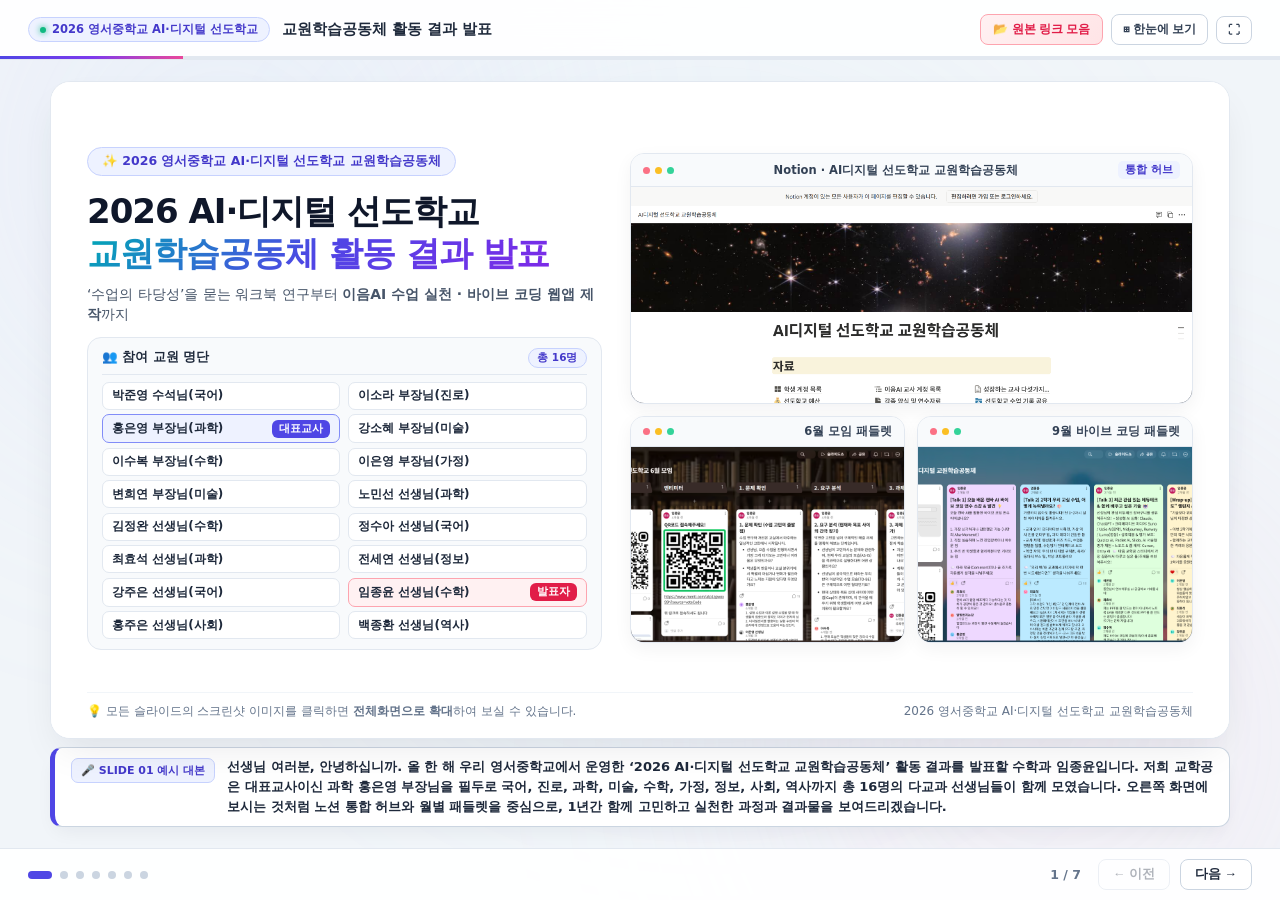
==== commit c951ff84: "feat: display slide-by-slide example script bar below each slide" ====
--- a/ai_교학공_활동결과_발표.html
+++ b/ai_교학공_활동결과_발표.html
@@ -222,30 +222,72 @@
       position: relative;
       flex: 1;
       display: flex;
+      flex-direction: column;
       align-items: center;
       justify-content: center;
-      padding: 14px 24px;
+      gap: 8px;
+      padding: 8px 24px;
       z-index: 10;
-      overflow: hidden;
+      overflow-y: auto;
+      overflow-x: hidden;
     }
 
     .slide-wrapper {
       position: relative;
       width: 100%;
-      max-width: 1320px;
+      max-width: 1180px;
       aspect-ratio: var(--slide-ratio);
-      max-height: calc(100vh - 136px);
+      max-height: calc(100vh - 242px);
+      min-height: 540px;
+      flex-shrink: 0;
       background: var(--bg-card);
       border: 1px solid #E2E8F0;
-      border-radius: 22px;
-      box-shadow: 0 20px 45px -12px rgba(15, 23, 42, 0.1);
+      border-radius: 20px;
+      box-shadow: 0 18px 40px -12px rgba(15, 23, 42, 0.1);
       overflow: hidden;
+    }
+
+    /* Script Bar Underneath the Slide */
+    .script-under-bar {
+      width: 100%;
+      max-width: 1180px;
+      background: #FFFFFF;
+      border: 1px solid #CBD5E1;
+      border-left: 5px solid #4F46E5;
+      border-radius: 12px;
+      padding: 9px 16px;
+      box-shadow: 0 8px 20px -6px rgba(15, 23, 42, 0.07);
+      display: flex;
+      align-items: flex-start;
+      gap: 12px;
+      flex-shrink: 0;
+    }
+
+    .script-under-badge {
+      background: #EEF2FF;
+      border: 1px solid #C7D2FE;
+      color: #4338CA;
+      font-size: 11px;
+      font-weight: 800;
+      padding: 4px 9px;
+      border-radius: 7px;
+      white-space: nowrap;
+      flex-shrink: 0;
+      margin-top: 1px;
+    }
+
+    .script-under-text {
+      font-size: 13px;
+      font-weight: 600;
+      color: #1E293B;
+      line-height: 1.52;
+      user-select: text;
     }
 
     .slide {
       position: absolute;
       inset: 0;
-      padding: 32px 44px 26px;
+      padding: 22px 36px 18px;
       display: flex;
       flex-direction: column;
       justify-content: space-between;
@@ -534,8 +576,8 @@
       width: 100%;
       background: #F8FAFC;
       border: 1px solid #E2E8F0;
-      border-radius: 16px;
-      padding: 12px 15px;
+      border-radius: 14px;
+      padding: 10px 14px;
       margin-bottom: 0;
     }
 
@@ -543,13 +585,13 @@
       display: flex;
       align-items: center;
       justify-content: space-between;
-      margin-bottom: 8px;
-      padding-bottom: 7px;
+      margin-bottom: 7px;
+      padding-bottom: 6px;
       border-bottom: 1px solid #E2E8F0;
     }
 
     .roster-title {
-      font-size: 13px;
+      font-size: 12.5px;
       font-weight: 800;
       color: #1E293B;
       display: flex;
@@ -558,11 +600,11 @@
     }
 
     .roster-count {
-      font-size: 11px;
+      font-size: 10.5px;
       font-weight: 800;
       color: #4338CA;
       background: #EEF2FF;
-      padding: 3px 9px;
+      padding: 2px 8px;
       border-radius: 20px;
       border: 1px solid #C7D2FE;
     }
@@ -570,15 +612,15 @@
     .roster-grid {
       display: grid;
       grid-template-columns: repeat(2, 1fr);
-      gap: 5px 10px;
+      gap: 4.5px 8px;
     }
 
     .member-chip {
       background: #FFFFFF;
       border: 1px solid #E2E8F0;
-      border-radius: 8px;
-      padding: 5.5px 10px;
-      font-size: 12.5px;
+      border-radius: 7px;
+      padding: 4.5px 9px;
+      font-size: 12px;
       font-weight: 700;
       color: #1E293B;
       display: flex;
@@ -1128,7 +1170,7 @@
       <!-- =====================================================================
            SLIDE 1: COVER
       ====================================================================== -->
-      <section class="slide active" data-slide="1">
+      <section class="slide active" data-slide="1" data-script="선생님 여러분, 안녕하십니까. 올 한 해 우리 영서중학교에서 운영한 ‘2026 AI·디지털 선도학교 교원학습공동체’ 활동 결과를 발표할 수학과 임종윤입니다. 저희 교학공은 대표교사이신 과학 홍은영 부장님을 필두로 국어, 진로, 과학, 미술, 수학, 가정, 정보, 사회, 역사까지 총 16명의 다교과 선생님들이 함께 모였습니다. 오른쪽 화면에 보시는 것처럼 노션 통합 허브와 월별 패들렛을 중심으로, 1년간 함께 고민하고 실천한 과정과 결과물을 보여드리겠습니다.">
         <div class="slide-content" style="margin:0;">
           <div class="cover-split">
             <!-- Left Info -->
@@ -1220,7 +1262,7 @@
       <!-- =====================================================================
            SLIDE 2: INFRASTRUCTURE & HUB
       ====================================================================== -->
-      <section class="slide" data-slide="2">
+      <section class="slide" data-slide="2" data-script="먼저 2월과 3월, 기반 구축 단계입니다. 저희는 챗GPT, 클로드, 제미나이 등 최신 생성형 AI를 한 곳에서 비교·활용할 수 있는 ‘이음AI’를 도입하고, 선생님별 교과 특성에 맞는 에듀테크 구독을 지원했습니다. 특히 가운데 보시는 초기 패들렛에 ‘이런 수업, 어떤 도구?’ 코너를 만들어 선생님들마다 다른 AI 숙련도 차이를 즉각적인 동료 코칭으로 해결했고, 오른쪽 노션 아카이브를 통해 계정과 예산, 월별 회의록, 수업 자료를 체계적으로 통합 관리했습니다.">
         <div class="slide-header-row">
           <div>
             <div class="slide-eyebrow">01 · SETUP & INFRASTRUCTURE (2월~3월 기반 구축)</div>
@@ -1298,7 +1340,7 @@
       <!-- =====================================================================
            SLIDE 3: 5-STEP DESIGN & VALIDITY
       ====================================================================== -->
-      <section class="slide" data-slide="3">
+      <section class="slide" data-slide="3" data-script="4월부터 6월까지는 단순히 신기한 도구를 써보는 것을 넘어 ‘이 도구가 내 수업에 정말 타당한가?’를 깊이 고민했습니다. 오른쪽 워크북을 바탕으로 6월 모임에서는 패들렛을 활용해 5단계 수업 고민 분석 워크숍을 진행했는데요. 왼쪽 패들렛 댓글을 보시면 ‘실험 수업과 이론 수업의 집중도 차이’, ‘강의식 수업에서 학생들과의 상호작용 부족’ 등 우리 교실의 솔직한 현재 모습과 이상적인 수업 목표를 나누며, 수업 문제를 해결하기 위한 에듀테크 활용 방안을 설계했습니다.">
         <div class="slide-header-row">
           <div>
             <div class="slide-eyebrow" style="color:#0284C7;">02 · RESEARCH & 5-STEP ANALYSIS (4월~6월 모임)</div>
@@ -1383,7 +1425,7 @@
       <!-- =====================================================================
            SLIDE 4: SUBJECT CLASS SHOWCASES
       ====================================================================== -->
-      <section class="slide" data-slide="4">
+      <section class="slide" data-slide="4" data-script="이렇게 설계한 수업이 실제 학생들의 결과물로 나타난 모습입니다. 왼쪽은 2학년 과학 광합성 수업으로, 학생들이 그린 손그림을 이음AI의 여러 모델로 변환해 패들렛에 공유하며 AI마다 개념을 시각화하는 방식을 비교했습니다. 가운데는 3학년 사회 수업 산출물 두 가지입니다. 위쪽은 간식 포장지의 원산지를 분석하고 생성형 AI로 기후·농업 문제 해결 포스터를 만든 세계시민 전시회이고, 아래쪽은 살기 좋은 도시 공약을 세우고 Suno AI로 직접 선거송을 작곡한 프로젝트입니다. 오른쪽은 국어과 수업으로, AI 글쓰기 플랫폼 ‘자작자작’을 활용해 성취기준에 맞는 글감으로 글을 쓰고 AI 피드백을 받으며 작문 역량을 키웠습니다.">
         <div class="slide-header-row">
           <div>
             <div class="slide-eyebrow" style="color:#E11D48;">03 · STUDENT OUTPUTS IN CLASS (교과별 수업 실천 결과물)</div>
@@ -1491,7 +1533,7 @@
       <!-- =====================================================================
            SLIDE 5: TEACHER VIBE CODING & WEB APPS
       ====================================================================== -->
-      <section class="slide" data-slide="5">
+      <section class="slide" data-slide="5" data-script="나아가 저희 교학공 선생님들은 기존 도구의 소비자에 머물지 않고, 교실과 업무에 필요한 도구를 직접 코딩해 제작했습니다. 왼쪽 큰 화면은 1학년 과학 수업용 ‘입자 운동 시뮬레이션’인데요, 이음AI의 클로드에게 ‘온도와 입자 수만 바꿀 수 있고 빠르기는 잔상으로 표현해줘’라고 자연어로 요청해 바로 작동하는 시뮬레이션을 만들었습니다. 오른쪽 세 가지는 구글 앱스크립트와 AI로 직접 개발한 웹앱으로, 학생부 기재 금지어와 문장을 점검해 주는 ‘AI 생기부 검토 도우미’, 창체 활동용 ‘생태전환 Eco-MBTI’, 야외 자연물 추리 미션 웹앱인 ‘클로즈업 네이처’까지 학교 현장에 꼭 맞는 도구를 직접 만들어 공유했습니다.">
         <div class="slide-header-row">
           <div>
             <div class="slide-eyebrow" style="color:#7C3AED;">04 · TEACHER-BUILT SIMULATIONS & WEB APPS (교사 개발 도구)</div>
@@ -1583,7 +1625,7 @@
       <!-- =====================================================================
            SLIDE 6: 9월 CANVA AI VIBE CODING
       ====================================================================== -->
-      <section class="slide" data-slide="6">
+      <section class="slide" data-slide="6" data-script="2학기인 9월에는 이러한 제작 경험을 전 교원으로 넓히기 위해 ‘캔바 AI 바이브 코딩 연수’와 교학공 나눔을 진행했습니다. 오른쪽 위처럼 자체 제작한 웹 슬라이드로 세션을 진행하며 왼쪽 패들렛에 실시간으로 생각을 나눴는데요, 단시간에 45개의 댓글이 달릴 만큼 열기가 뜨거웠습니다. ‘웹앱 배포까지 가능해 놀랐다’, ‘과학 1인 1탐구 전 단계에 예비탐구 시뮬레이션으로 1~2차시 수업을 해보겠다’, ‘괴로워하지 않고 즐겁게 흐름을 타자’는 격려를 나누며 2학기 ‘1인 1작은시도’를 약속했습니다.">
         <div class="slide-header-row">
           <div>
             <div class="slide-eyebrow" style="color:#059669;">05 · 2ND SEMESTER VIBE CODING WORKSHOP (9월 7일 모임)</div>
@@ -1650,7 +1692,7 @@
       <!-- =====================================================================
            SLIDE 7: CONCLUSION & SUMMARY GALLERY
       ====================================================================== -->
-      <section class="slide" data-slide="7">
+      <section class="slide" data-slide="7" data-script="마지막 정리입니다. 지난 1년간 저희 교학공은 세 가지 의미 있는 변화를 만들어냈습니다. 첫째, 신기한 기능 위주에서 ‘수업 목표와 타당성 중심’으로, 둘째, 혼자 겪는 시행착오에서 ‘노션과 패들렛을 통한 즉각적인 동료 코칭 문화’로, 셋째, 도구의 소비자에서 우리 반에 필요한 도구를 직접 만드는 ‘바이브 코딩 크리에이터’로 함께 성장했습니다. 단 1차시의 작은 시도가 아이들에게는 새로운 배움의 창이 됩니다. 올 한 해 함께 고민하고 도전해주신 열여섯 분의 선생님들과 경청해 주신 모든 분께 감사드립니다.">
         <div class="slide-header-row">
           <div>
             <div class="slide-eyebrow" style="color:#D97706;">06 · CONCLUSION & TAKEAWAYS (성찰과 마무리)</div>
@@ -1753,6 +1795,12 @@
         </div>
       </section>
 
+    </div>
+
+    <!-- Script Bar Underneath the Slide -->
+    <div class="script-under-bar" id="scriptUnderBar">
+      <div class="script-under-badge" id="scriptUnderBadge">🎤 SLIDE 01 예시 대본</div>
+      <div class="script-under-text" id="scriptUnderText"></div>
     </div>
   </main>
 
@@ -1937,6 +1985,13 @@
         progressBar.style.width = `${((currentSlideIndex + 1) / totalSlides) * 100}%`;
         prevBtn.disabled = currentSlideIndex === 0;
         nextBtn.disabled = currentSlideIndex === totalSlides - 1;
+
+        const scriptUnderBadge = document.getElementById('scriptUnderBadge');
+        const scriptUnderText = document.getElementById('scriptUnderText');
+        if (scriptUnderBadge && scriptUnderText) {
+          scriptUnderBadge.textContent = `🎤 SLIDE 0${currentSlideIndex + 1} 예시 대본`;
+          scriptUnderText.textContent = slides[currentSlideIndex].getAttribute('data-script') || '';
+        }
       }
 
       nextBtn.addEventListener('click', () => updateSlide(currentSlideIndex + 1));
